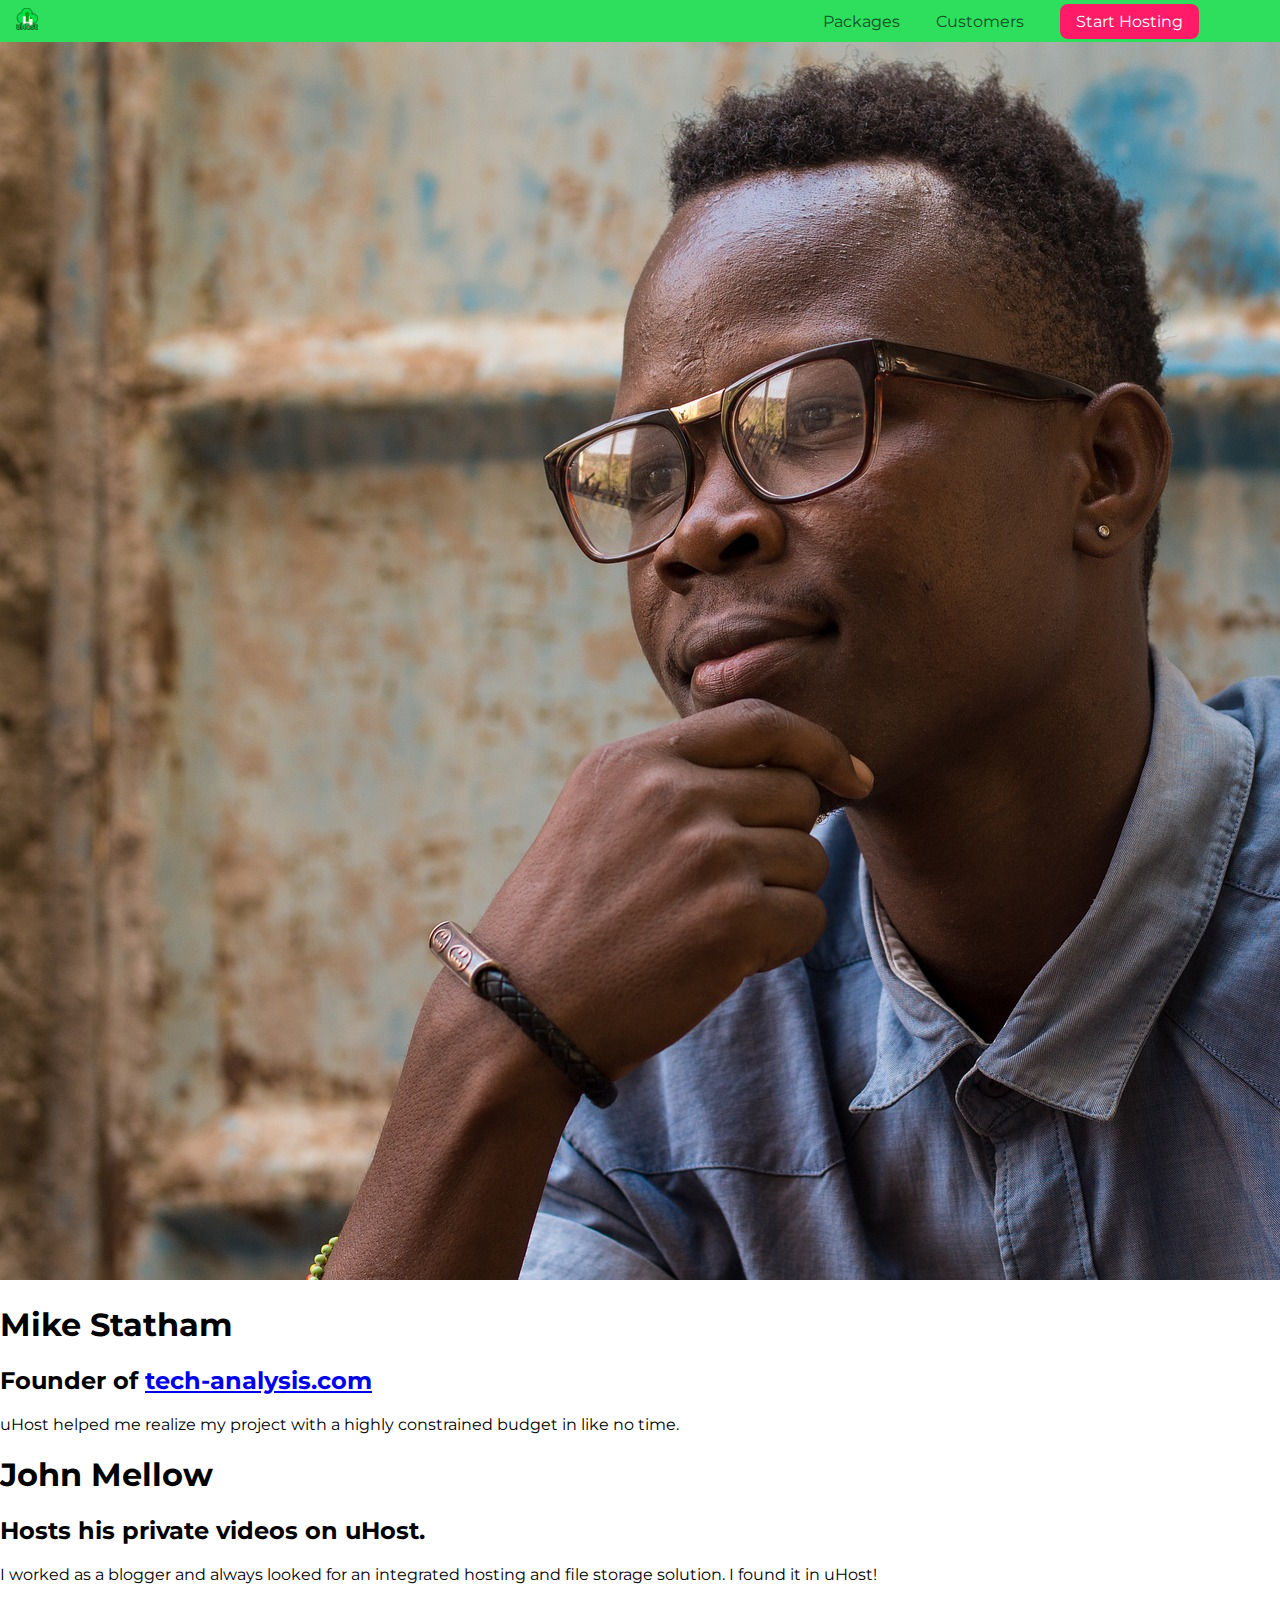
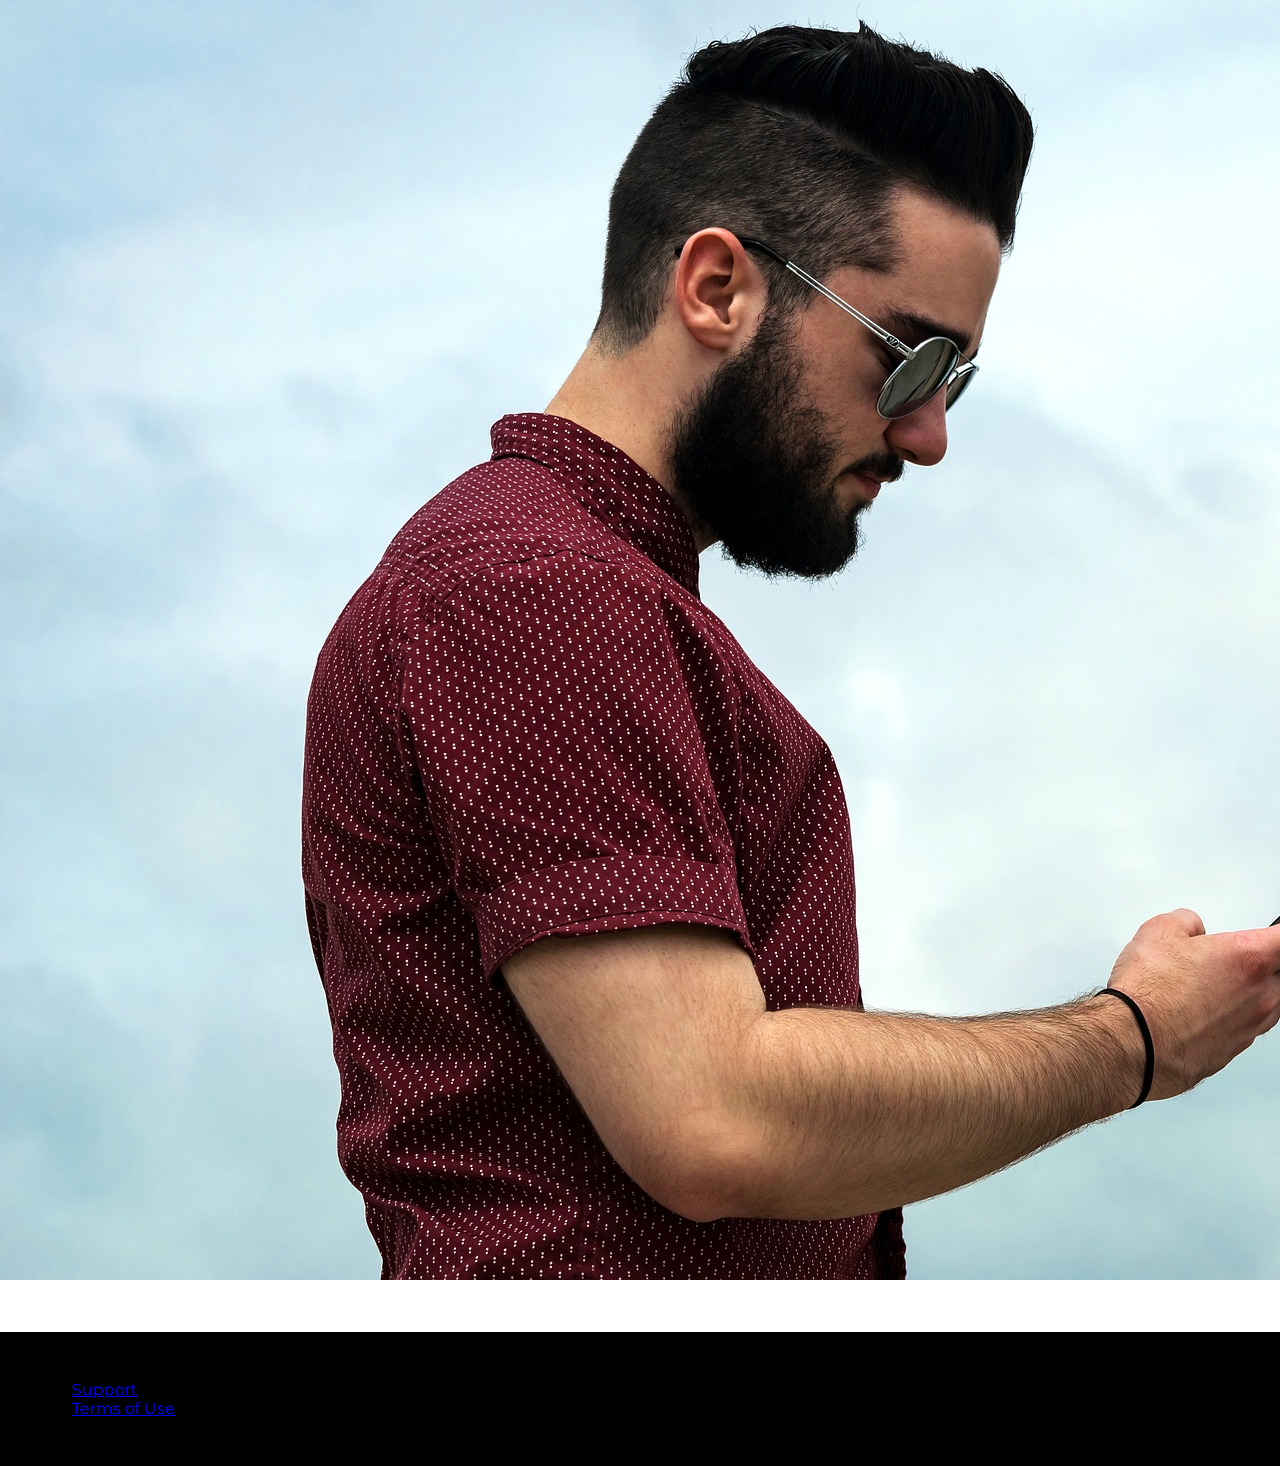
==== customers/index.html @ 1c9ebc77 "Adding customer page Added images and css files for customer page" ====
<!DOCTYPE html>
<html lang="en">
  <head>
    <meta charset="UTF-8" />
    <meta name="viewport" content="width=device-width, initial-scale=1.0" />
    <meta http-equiv="X-UA-Compatible" content="ie=edge" />
    <title>uHost Customers</title>
    <link rel="shortcut icon" href="../favicon.png" />
    <link
      href="https://fonts.googleapis.com/css?family=Anton|Montserrat:400,700"
      rel="stylesheet"
    />
    <link rel="stylesheet" href="../shared.css" />
    <link rel="stylesheet" href="customers.css" />
  </head>

  <body>
    <header class="main-header">
      <div>
        <a href="../index.html" class="main-header__brand">
          <img
            src="../images/uhost-icon.png"
            alt="uHost - you favorite hosting company"
          />
        </a>
      </div>
      <nav class="main-nav">
        <ul class="main-nav__items">
          <li class="main-nav__item">
            <a href="../packages/index.html">Packages</a>
          </li>
          <li class="main-nav__item">
            <a href="../customers/index.html">Customers</a>
          </li>
          <li class="main-nav__item main-nav__item--cta">
            <a href="../start-hosting/index.html">Start Hosting</a>
          </li>
        </ul>
      </nav>
    </header>
    <main>
      <div>
        <div class="testimonial" id="customer-1">
          <div class="testimonial__image-container">
            <img
              src="../images/customer-1.jpg"
              alt="Mike Statham - Customer"
              class="testimonial__image"
            />
          </div>
          <div class="testimonial__info">
            <h1 class="testimonial__name">Mike Statham</h1>
            <h2 class="testimonial__subtitle">
              Founder of
              <a href="tech-analysis.com">tech-analysis.com</a>
            </h2>
            <p class="testimonial__text">
              uHost helped me realize my project with a highly constrained
              budget in like no time.
            </p>
          </div>
        </div>
        <div class="testimonial" id="customer-2">
          <div class="testimonial__info">
            <h1 class="testimonial__name">John Mellow</h1>
            <h2 class="testimonial__subtitle">
              Hosts his private videos on uHost.
            </h2>
            <p class="testimonial__text">
              I worked as a blogger and always looked for an integrated hosting
              and file storage solution. I found it in uHost!
            </p>
          </div>
          <div class="testimonial__image-container">
            <img
              src="../images/customer-2.jpg"
              alt="John Mellow - Customer"
              class="testimonial__image"
            />
          </div>
        </div>
      </div>
    </main>
    <footer class="main-footer">
      <nav>
        <ul>
          <li>
            <a href="#">Support</a>
          </li>
          <li>
            <a href="#">Terms of Use</a>
          </li>
        </ul>
      </nav>
    </footer>
  </body>
</html>
---- shared.css ----
* {
  box-sizing: border-box;
}

body {
  font-family: "Montserrat", sans-serif;
  margin: 0;
}

.main-header {
  width: 100%;
  background: #2ddf5c;
  position: fixed;
  padding: 8px 16px;
  top: 0;
  left: 0;
  z-index: 1;
}

.main-header > div {
  display: inline-block;
  vertical-align: middle;
}

.main-header__brand {
  color: #0e4f1f;
  text-decoration: none;
  font-weight: bold;
  font-size: 22px;
  height: 22px;
  width: 22px;
  display: inline-block;
}

.main-header__brand > img {
  height: 100%;
}

.main-nav {
  display: inline-block;
  text-align: right;
  width: calc(100% - 75px);
  vertical-align: middle;
}

.main-nav__items {
  margin: 0;
  padding: 0;
  list-style: none;
}

.main-nav__item {
  display: inline-block;
  margin: 0 16px;
}

.main-nav__item a {
  text-decoration: none;
  color: #0e4f1f;
}

.main-nav__item a:hover,
.main-nav__item a:active {
  color: white;
  border-bottom: 5px solid white;
}

.main-nav__item--cta a {
  color: white;
  background-color: #ff1b68;
  padding: 8px 16px;
  border-radius: 8px;
}

.main-nav__item--cta a:hover,
.main-nav__item--cta a:active {
  color: #ff1b68;
  background-color: white;
  border: none;
}
.main-footer {
  background-color: black;
  padding: 32px;
  margin-top: 48px;
}
.main-footer_items {
  list-style: none;
  margin: 0px;
  padding: 0px;
  text-align: center;
}

.main-footer_item {
  display: inline-block;
  margin: 0 16px;
}
.main-footer_item a {
  color: white;
  text-decoration: none;
}

.main-footer_item a:hover,
.main-footer_item a:active {
  color: #ccc;
}

.button {
  color: white;
  background-color: #0e4f1f;
  font: inherit;
  border: 1.5px solid #0e4f1f;
  padding: 8px;
  border-radius: 8px;
  font-weight: bold;
  cursor: pointer;
}

.button:hover,
.button:active {
  color: #0e4f1f;
  background-color: white;
}
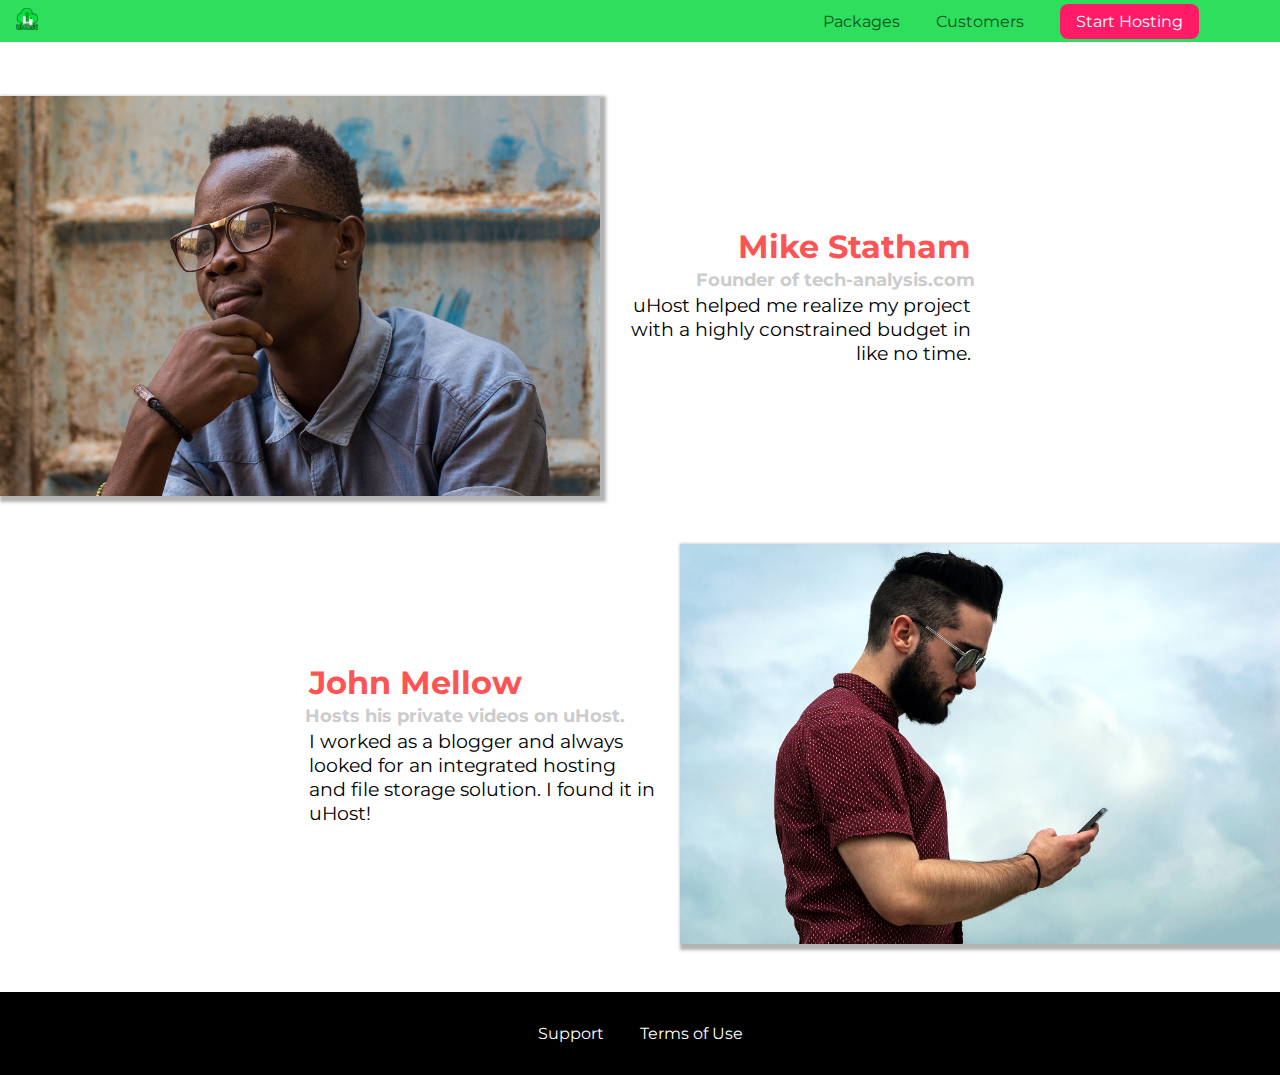
==== commit b88b64ff: "completed em" ====
--- a/customers/index.html
+++ b/customers/index.html
@@ -11,7 +11,7 @@
       rel="stylesheet"
     />
     <link rel="stylesheet" href="../shared.css" />
-    <link rel="stylesheet" href="customers.css" />
+    <link rel="stylesheet" href="./customer.css" />
   </head>
 
   <body>
@@ -81,13 +81,14 @@
         </div>
       </div>
     </main>
+
     <footer class="main-footer">
       <nav>
-        <ul>
-          <li>
+        <ul class="main-footer_items">
+          <li class="main-footer_item">
             <a href="#">Support</a>
           </li>
-          <li>
+          <li class="main-footer_item">
             <a href="#">Terms of Use</a>
           </li>
         </ul>
--- a/shared.css
+++ b/shared.css
@@ -11,12 +11,21 @@
   width: 100%;
   background: #2ddf5c;
   position: fixed;
-  padding: 8px 16px;
+  padding: 0.5rem 1rem;
   top: 0;
   left: 0;
   z-index: 1;
 }
-
+.backdrop {
+  position: fixed;
+  background-color: rgba(0, 0, 0, 0.6);
+  z-index: 100;
+  top: 0;
+  left: 0;
+  height: 100%;
+  width: 100%;
+  display: none;
+}
 .main-header > div {
   display: inline-block;
   vertical-align: middle;
@@ -26,7 +35,7 @@
   color: #0e4f1f;
   text-decoration: none;
   font-weight: bold;
-  font-size: 22px;
+  font-size: 1.4rem;
   height: 22px;
   width: 22px;
   display: inline-block;
@@ -51,7 +60,7 @@
 
 .main-nav__item {
   display: inline-block;
-  margin: 0 16px;
+  margin: 0 1rem;
 }
 
 .main-nav__item a {
@@ -68,8 +77,8 @@
 .main-nav__item--cta a {
   color: white;
   background-color: #ff1b68;
-  padding: 8px 16px;
-  border-radius: 8px;
+  padding: 0.5rem 1rem;
+  border-radius: 0.5rem;
 }
 
 .main-nav__item--cta a:hover,
@@ -80,8 +89,8 @@
 }
 .main-footer {
   background-color: black;
-  padding: 32px;
-  margin-top: 48px;
+  padding: 2rem;
+  margin-top: 3rem;
 }
 .main-footer_items {
   list-style: none;
@@ -92,7 +101,7 @@
 
 .main-footer_item {
   display: inline-block;
-  margin: 0 16px;
+  margin: 0 1rem;
 }
 .main-footer_item a {
   color: white;
@@ -109,7 +118,7 @@
   background-color: #0e4f1f;
   font: inherit;
   border: 1.5px solid #0e4f1f;
-  padding: 8px;
+  padding: 0.5rem;
   border-radius: 8px;
   font-weight: bold;
   cursor: pointer;
--- a/customers/customer.css
+++ b/customers/customer.css
@@ -0,0 +1,65 @@
+.testimonial {
+  margin: 3rem 0;
+  font-size: 1.2rem;
+}
+
+.testimonial__list {
+  width: 80%;
+  margin: auto;
+}
+
+.testimonial:first-of-type {
+  margin-top: 6rem;
+}
+.testimonial__image-container {
+  width: 65%;
+  display: inline-block;
+  vertical-align: middle;
+  box-shadow: 3px 3px 3px 3px rgba(0, 0, 0, 0.3);
+  max-width: 600px;
+}
+.testimonial__image {
+  width: 100%;
+  vertical-align: top;
+}
+.testimonial__info {
+  text-align: right;
+  padding: 0.9rem;
+  display: inline-block;
+  vertical-align: middle;
+  width: 30%;
+}
+
+#customer-2.testimonial {
+  text-align: right;
+}
+
+#customer-2 .testimonial__info {
+  text-align: left;
+}
+
+.testimonial__name {
+  margin: 0.2rem;
+  color: #ff5454;
+  font-size: 2rem;
+}
+
+.testimonial__subtitle {
+  margin: 0;
+  font-size: 1.1rem;
+  color: #ccc;
+}
+
+.testimonial__subtitle a {
+  color: inherit;
+  text-decoration: none;
+}
+
+.testimonial__subtitle a:hover,
+.testimonial__subtitle a:active {
+  color: #7a7a7a;
+}
+
+.testimonial__text {
+  margin: 0.2rem;
+}
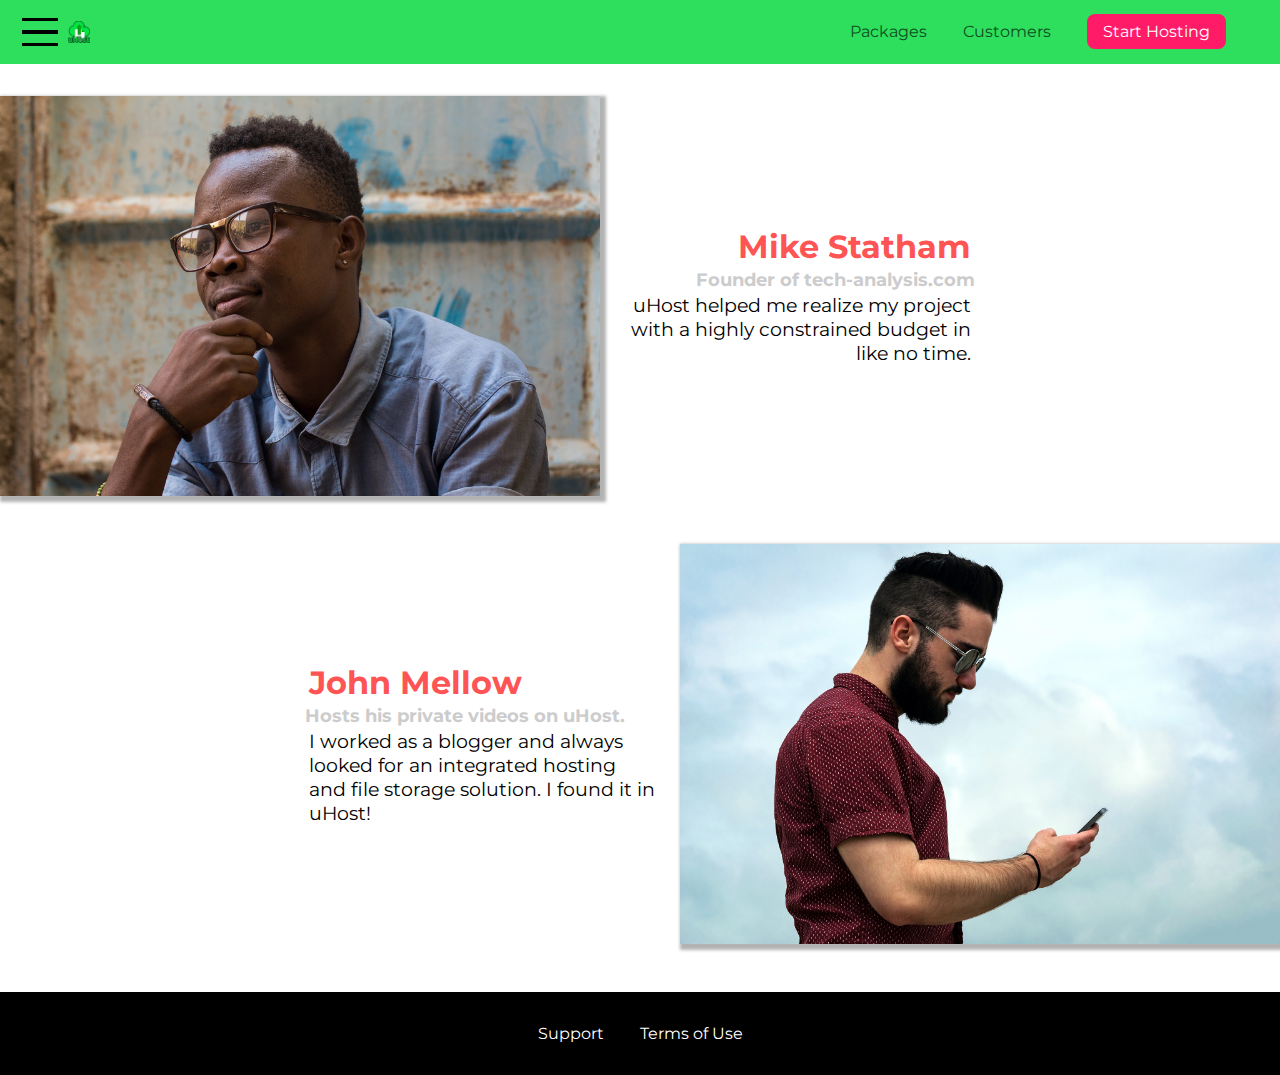
==== commit 06360055: "Completed sizing/unit, background-image, javascript 1.Added Toggle button, 2.Added Mobile name, 3.Ma" ====
--- a/customers/index.html
+++ b/customers/index.html
@@ -15,8 +15,14 @@
   </head>
 
   <body>
+    <div class="backdrop"></div>
     <header class="main-header">
       <div>
+        <button class="toggle-button">
+          <span class="toggle-button__bar"></span>
+          <span class="toggle-button__bar"></span>
+          <span class="toggle-button__bar"></span>
+        </button>
         <a href="../index.html" class="main-header__brand">
           <img
             src="../images/uhost-icon.png"
@@ -38,6 +44,19 @@
         </ul>
       </nav>
     </header>
+    <nav class="mobile-nav">
+      <ul class="mobile-nav__items">
+        <li class="mobile-nav__item">
+          <a href="../packages/index.html">Packages</a>
+        </li>
+        <li class="mobile-nav__item">
+          <a href="./index.html">Customers</a>
+        </li>
+        <li class="mobile-nav__item mobile-nav__item--cta">
+          <a href="../start-hosting/index.html">Start Hosting</a>
+        </li>
+      </ul>
+    </nav>
     <main>
       <div>
         <div class="testimonial" id="customer-1">
@@ -94,5 +113,6 @@
         </ul>
       </nav>
     </footer>
+    <script src="../shared.js" type="text/javascript"></script>
   </body>
 </html>
--- a/shared.css
+++ b/shared.css
@@ -22,8 +22,8 @@
   z-index: 100;
   top: 0;
   left: 0;
-  height: 100%;
-  width: 100%;
+  height: 100vh;
+  width: 100vw;
   display: none;
 }
 .main-header > div {
@@ -39,6 +39,7 @@
   height: 22px;
   width: 22px;
   display: inline-block;
+  vertical-align: middle;
 }
 
 .main-header__brand > img {
@@ -48,7 +49,7 @@
 .main-nav {
   display: inline-block;
   text-align: right;
-  width: calc(100% - 75px);
+  width: calc(100% - 100px);
   vertical-align: middle;
 }
 
@@ -63,22 +64,26 @@
   margin: 0 1rem;
 }
 
-.main-nav__item a {
+.main-nav__item a,
+.mobile-nav__item a {
   text-decoration: none;
   color: #0e4f1f;
 }
 
 .main-nav__item a:hover,
-.main-nav__item a:active {
+.main-nav__item a:active,
+.mobile-nav__item--cta a:hover,
+.mobile-nav__item--cta a:hover {
   color: white;
   border-bottom: 5px solid white;
 }
 
-.main-nav__item--cta a {
+.main-nav__item--cta a,
+.mobile-nav__item--cta a {
   color: white;
   background-color: #ff1b68;
   padding: 0.5rem 1rem;
-  border-radius: 0.5rem;
+  border-radius: 8px;
 }
 
 .main-nav__item--cta a:hover,
@@ -129,3 +134,67 @@
   color: #0e4f1f;
   background-color: white;
 }
+
+/***Mobile nav starts from here***/
+
+.mobile-nav {
+  display: none;
+  position: fixed;
+  z-index: 101;
+  top: 0;
+  left: 0;
+  background: white;
+  width: 80%;
+  height: 100vh;
+}
+
+.mobile-nav__items {
+  width: 90%;
+  height: 100%;
+  list-style: none;
+  margin: 10% auto;
+  padding: 0;
+  text-align: center;
+}
+
+.mobile-nav__item {
+  margin: 1rem 0;
+}
+
+.mobile-nav__item a {
+  font-size: 1.5rem;
+}
+
+/***Mobile nav starts ends here***/
+/**Hamburger button starts**/
+.toggle-button {
+  width: 3rem;
+  background: transparent;
+  border: none;
+  cursor: pointer;
+  padding-top: 0;
+  padding-bottom: 0;
+  vertical-align: middle;
+}
+
+.toggle-button:focus {
+  outline: none;
+}
+
+.toggle-button__bar {
+  width: 100%;
+  height: 0.2rem;
+  background: black;
+  display: block;
+  margin: 0.6rem 0;
+}
+
+/**Hamburger button ends**/
+
+.open {
+  display: block !important;
+  /*we are adding important because .modal and .open
+   will become same specficity and we are 
+  importing main.css after shared.css 
+  hence .modal which has display:none will have more priority*/
+}
